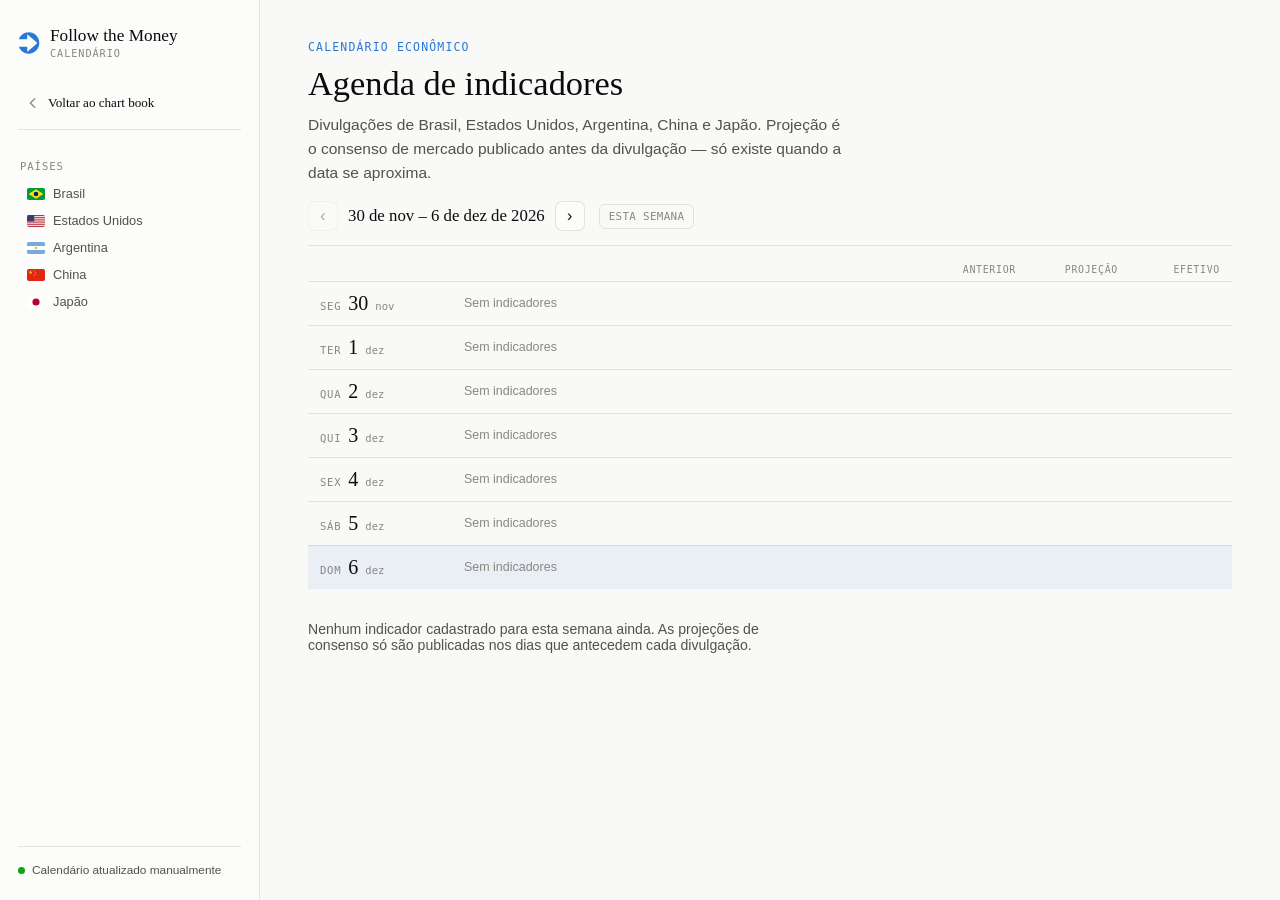
==== calendario.html @ 2d33d002 "Adiciona calendário econômico semanal (BR, EUA, AR, CN, JP) Nova página calendario.html, com link na" ====
<!doctype html>
<html lang="pt-BR">
<head>
<meta charset="utf-8">
<meta name="viewport" content="width=device-width, initial-scale=1">
<title>Calendário Econômico — Follow the Money</title>
<link rel="icon" href="data:image/svg+xml,%3Csvg xmlns='http://www.w3.org/2000/svg' viewBox='1015 135 400 415'%3E%3Cpath fill='%232a78d6' d='M1210.27,141.85c-85.33,0-158.08,54.13-186.48,130.22h144.44c7.34,0,13.29-5.95,13.29-13.29v-69.58 c0-2.39,1.38-4.53,3.55-5.52c2.15-0.99,4.69-0.62,6.49,0.93l172.26,149.62c2.53,2.2,3.96,5.38,3.96,8.72s-1.44,6.53-3.96,8.72 L1191.56,501.3c-1.8,1.56-4.34,1.92-6.49,0.93c-2.16-0.99-3.55-3.13-3.55-5.5v-69.58c0-7.34-5.95-13.29-13.29-13.29H1023.8 c28.4,76.08,101.16,130.22,186.48,130.22c110.04,0,199.23-90.04,199.23-201.12S1320.31,141.85,1210.27,141.85z'/%3E%3C/svg%3E">
<link rel="stylesheet" href="styles.css">
</head>
<body>
<div class="app">
  <aside class="sidebar">
    <div class="brand">
      <svg class="brand-logo" viewBox="1015 135 400 415" width="22" height="22" fill="currentColor" aria-hidden="true">
        <path d="M1210.27,141.85c-85.33,0-158.08,54.13-186.48,130.22h144.44c7.34,0,13.29-5.95,13.29-13.29v-69.58 c0-2.39,1.38-4.53,3.55-5.52c2.15-0.99,4.69-0.62,6.49,0.93l172.26,149.62c2.53,2.2,3.96,5.38,3.96,8.72s-1.44,6.53-3.96,8.72 L1191.56,501.3c-1.8,1.56-4.34,1.92-6.49,0.93c-2.16-0.99-3.55-3.13-3.55-5.5v-69.58c0-7.34-5.95-13.29-13.29-13.29H1023.8 c28.4,76.08,101.16,130.22,186.48,130.22c110.04,0,199.23-90.04,199.23-201.12S1320.31,141.85,1210.27,141.85z"></path>
      </svg>
      <div>
        <div class="brand-name">Follow the Money</div>
        <div class="brand-tag">Calendário</div>
      </div>
    </div>

    <div class="nav-utility">
      <a class="nav-utility-link" href="index.html">
        <svg viewBox="0 0 16 16" width="14" height="14" aria-hidden="true">
          <path d="M10 3L5 8l5 5" fill="none" stroke="currentColor" stroke-width="1.6" stroke-linecap="round" stroke-linejoin="round"></path>
        </svg>
        <span>Voltar ao chart book</span>
      </a>
    </div>

    <div class="cal-filters">
      <div class="cal-filters-label">Países</div>
      <div id="cal-country-filters"></div>
    </div>

    <div class="sync-status">
      <div class="sync-row"><span class="dot" aria-hidden="true"></span> <span id="cal-updated">Calendário atualizado manualmente</span></div>
      <div class="sync-note" id="cal-sources"></div>
    </div>
  </aside>

  <main class="main">
    <p class="eyebrow">Calendário econômico</p>
    <h1>Agenda de indicadores</h1>
    <p class="lede">Divulgações de Brasil, Estados Unidos, Argentina, China e Japão. Projeção é o consenso de mercado publicado antes da divulgação — só existe quando a data se aproxima.</p>

    <div id="cal-root"></div>
  </main>
</div>

<script src="calendar.js"></script>
</body>
</html>
---- styles.css ----
:root {
  color-scheme: light;
  --page-bg: #f9f9f7;
  --surface: #fcfcfb;
  --ink: #0b0b0b;
  --ink-secondary: #52514e;
  --ink-muted: #898781;
  --border: rgba(11, 11, 11, 0.10);
  --series-1: #2a78d6;
  --status-good: #0ca30c;
  --danger: #e34948;
  --brand: var(--series-1);
  --accent-wash: rgba(42, 120, 214, 0.08);
  --shadow: 0 10px 30px rgba(20, 20, 15, 0.08);

  --font-serif: 'Iowan Old Style', 'STIX Two Text', 'Palatino Linotype', Georgia, 'Times New Roman', serif;
  --font-sans: -apple-system, BlinkMacSystemFont, 'Segoe UI', Roboto, Helvetica, Arial, sans-serif;
  --font-mono: ui-monospace, 'SF Mono', 'Cascadia Mono', 'Roboto Mono', Consolas, monospace;
}

@media (prefers-color-scheme: dark) {
  :root:not([data-theme="light"]) {
    color-scheme: dark;
    --page-bg: #0d0d0d;
    --surface: #1a1a19;
    --ink: #ffffff;
    --ink-secondary: #c3c2b7;
    --ink-muted: #898781;
    --border: rgba(255, 255, 255, 0.10);
    --series-1: #3987e5;
    --danger: #e66767;
    --accent-wash: rgba(57, 135, 229, 0.14);
    --shadow: 0 10px 30px rgba(0, 0, 0, 0.35);
  }
}
:root[data-theme="dark"] {
  color-scheme: dark;
  --page-bg: #0d0d0d;
  --surface: #1a1a19;
  --ink: #ffffff;
  --ink-secondary: #c3c2b7;
  --ink-muted: #898781;
  --border: rgba(255, 255, 255, 0.10);
  --series-1: #3987e5;
  --danger: #e66767;
  --accent-wash: rgba(57, 135, 229, 0.14);
  --shadow: 0 10px 30px rgba(0, 0, 0, 0.35);
}

* { box-sizing: border-box; }
html, body { margin: 0; padding: 0; }
body { background: var(--page-bg); }

.app {
  display: grid;
  grid-template-columns: 260px 1fr;
  min-height: 100vh;
  background: var(--page-bg);
  color: var(--ink);
  font-family: var(--font-sans);
}

/* ---------- Sidebar ---------- */
.sidebar {
  background: var(--surface);
  border-right: 1px solid var(--border);
  padding: 26px 18px 18px;
  display: flex;
  flex-direction: column;
  gap: 30px;
  position: sticky;
  top: 0;
  height: 100vh;
  overflow-y: auto;
}
.brand { display: flex; align-items: center; gap: 10px; color: var(--brand); }
.brand-logo { flex-shrink: 0; }
.brand-name { font-family: var(--font-serif); font-size: 1.08rem; color: var(--ink); line-height: 1.1; }
.brand-tag { font-family: var(--font-mono); font-size: 0.64rem; letter-spacing: 0.09em; text-transform: uppercase; color: var(--ink-muted); margin-top: 2px; }

.nav { display: flex; flex-direction: column; gap: 6px; }
.nav-supergroup { display: flex; flex-direction: column; gap: 2px; }
.nav-supergroup + .nav-supergroup { margin-top: 4px; padding-top: 10px; border-top: 1px solid var(--border); }
.nav-supergroup-label {
  display: flex; align-items: center; justify-content: space-between; gap: 8px; cursor: pointer; list-style: none;
  font-family: var(--font-serif); font-size: 0.82rem; font-weight: 500; color: var(--ink);
  margin: 0 0 2px 2px; padding: 4px 0;
}
.nav-supergroup-label::-webkit-details-marker { display: none; }
.nav-supergroup-label .chevron { color: var(--ink-muted); flex: none; transition: transform 0.15s ease; }
.nav-supergroup[open] > .nav-supergroup-label .chevron { transform: rotate(90deg); }
.nav-supergroup-label:focus-visible { outline: 2px solid var(--brand); outline-offset: 2px; border-radius: 4px; }
@media (prefers-reduced-motion: reduce) {
  .nav-supergroup-label .chevron, .nav-group-label .chevron { transition: none; }
}

/* Subtópico (tema): its own <details>, nested inside the assunto — same
   closed-by-default disclosure pattern, one indent level in. */
.nav-group { display: flex; flex-direction: column; margin-left: 10px; }
.nav-group-label {
  display: flex; align-items: center; gap: 7px; cursor: pointer; list-style: none;
  font-family: var(--font-mono); font-size: 0.66rem; letter-spacing: 0.05em; text-transform: uppercase;
  color: var(--ink-muted); padding: 5px 6px 5px 4px; border-radius: 6px;
}
.nav-group-label:hover { background: var(--accent-wash); color: var(--ink); }
.nav-group-label::-webkit-details-marker { display: none; }
.nav-group-label span:first-child { flex: 1; color: var(--ink-secondary); }
.nav-group-label:hover span:first-child { color: var(--ink); }
.nav-group-label .n { font-family: var(--font-mono); font-size: 0.66rem; color: var(--ink-muted); flex: none; }
.nav-group-label .chevron { color: var(--ink-muted); flex: none; transition: transform 0.15s ease; }
.nav-group[open] > .nav-group-label .chevron { transform: rotate(90deg); }
.nav-group-label:focus-visible { outline: 2px solid var(--brand); outline-offset: 2px; }

.nav-chart-links { display: flex; flex-direction: column; gap: 1px; margin: 2px 0 4px 10px; }
.nav-link {
  padding: 5px 9px; border-radius: 6px; color: var(--ink-secondary); text-decoration: none;
  font-size: 0.78rem; line-height: 1.3;
}
.nav-link:hover { background: var(--accent-wash); color: var(--ink); }
.nav-link.active { background: var(--accent-wash); color: var(--ink); font-weight: 600; box-shadow: inset 2px 0 0 var(--brand); }
.nav-link:focus-visible { outline: 2px solid var(--brand); outline-offset: 2px; }

.sync-status { margin-top: auto; padding-top: 16px; border-top: 1px solid var(--border); }
.sync-row { display: flex; align-items: center; gap: 7px; font-size: 0.74rem; color: var(--ink-secondary); }
.dot { width: 7px; height: 7px; border-radius: 50%; background: var(--status-good); flex: none; }
.sync-note { font-family: var(--font-mono); font-size: 0.68rem; color: var(--ink-muted); margin-top: 5px; line-height: 1.5; }

/* ---------- Main ---------- */
.main { padding: 40px 48px 90px; max-width: 1280px; }

.eyebrow {
  font-family: var(--font-mono); text-transform: uppercase; letter-spacing: 0.1em;
  font-size: 0.72rem; color: var(--brand); margin: 0 0 10px;
}
h1 { font-family: var(--font-serif); font-weight: 500; font-size: 2.15rem; margin: 0 0 10px; text-wrap: balance; }
.lede { color: var(--ink-secondary); max-width: 62ch; font-size: 0.97rem; line-height: 1.55; margin: 0 0 16px; }

.meta-row {
  font-family: var(--font-mono); font-size: 0.76rem; color: var(--ink-muted);
  display: flex; gap: 18px; flex-wrap: wrap; margin-bottom: 20px;
}

/* ---------- Loading / error state ---------- */
.state-message {
  font-size: 0.88rem; color: var(--ink-secondary); max-width: 60ch;
  padding: 18px 0;
}
.state-message.error {
  border-left: 2px solid var(--danger); padding: 12px 16px;
}
.state-message strong { display: block; color: var(--ink); margin-bottom: 4px; }
.state-message code {
  font-family: var(--font-mono); background: var(--surface); border: 1px solid var(--border);
  border-radius: 4px; padding: 1px 5px;
}

/* ---------- Groups (optional layer above themes; collapsible) ---------- */
.chart-group { margin-top: 62px; }
.chart-group:first-child { margin-top: 0; }
.group-heading {
  display: flex; align-items: center; gap: 12px; cursor: pointer; list-style: none;
  padding-bottom: 10px; border-bottom: 2px solid var(--ink); margin-bottom: 8px;
}
.group-heading::-webkit-details-marker { display: none; }
.group-heading h2 { font-family: var(--font-serif); font-weight: 500; font-size: 1.7rem; margin: 0; text-wrap: balance; }
.group-heading .count { font-family: var(--font-mono); font-size: 0.78rem; color: var(--ink-muted); margin-right: auto; }
.group-heading .chevron { color: var(--ink-muted); flex: none; transition: transform 0.15s ease; }
.chart-group[open] > .group-heading .chevron { transform: rotate(90deg); }
.group-heading:focus-visible { outline: 2px solid var(--brand); outline-offset: 2px; border-radius: 4px; }
.chart-group .theme-section:first-of-type { margin-top: 22px; }
@media (prefers-reduced-motion: reduce) {
  .group-heading .chevron { transition: none; }
}

/* ---------- Sections & cards ---------- */
.theme-section { margin-top: 46px; }
.theme-section[open] > .section-heading { margin-bottom: 18px; }
.section-heading {
  display: flex; align-items: baseline; gap: 10px; margin-bottom: 0; padding-bottom: 9px;
  border-bottom: 1px solid var(--border); cursor: pointer; list-style: none;
}
.section-heading::-webkit-details-marker { display: none; }
.section-heading h2 { font-family: var(--font-serif); font-weight: 500; font-size: 1.32rem; margin: 0; }
.section-heading .count { font-family: var(--font-mono); font-size: 0.74rem; color: var(--ink-muted); margin-right: auto; }
.section-heading .chevron { color: var(--ink-muted); flex: none; transition: transform 0.15s ease; }
.theme-section[open] > .section-heading .chevron { transform: rotate(90deg); }
.section-heading:focus-visible { outline: 2px solid var(--brand); outline-offset: 2px; border-radius: 4px; }
@media (prefers-reduced-motion: reduce) {
  .section-heading .chevron { transition: none; }
}

.chart-grid { display: grid; grid-template-columns: repeat(auto-fit, minmax(min(400px, 100%), 1fr)); gap: 22px; align-items: start; }

.chart-card { background: var(--surface); border: 1px solid var(--border); border-radius: 12px; padding: 20px 20px 14px; display: flex; flex-direction: column; }
.chart-card-head { display: flex; justify-content: space-between; gap: 12px; align-items: flex-start; }
.chart-title { font-family: var(--font-serif); font-weight: 500; font-size: 1.05rem; margin: 0; }
.chart-subtitle { font-size: 0.8rem; color: var(--ink-secondary); margin-top: 3px; }

.chart-warning {
  font-size: 0.76rem; color: var(--ink-secondary); background: var(--page-bg);
  border-left: 2px solid var(--danger); border-radius: 4px;
  padding: 8px 10px; margin-top: 10px;
}

.chart-image-wrap { margin-top: 12px; border-radius: 8px; overflow: hidden; }
.chart-image-btn {
  display: block; width: 100%; padding: 0; margin: 0; border: none; background: none;
  cursor: zoom-in; border-radius: 8px;
}
.chart-image-btn:focus-visible { outline: 2px solid var(--brand); outline-offset: 2px; }
.chart-image-wrap img { display: block; width: 100%; height: auto; transition: opacity 0.15s ease; }
.chart-image-btn:hover img { opacity: 0.92; }
@media (prefers-reduced-motion: reduce) {
  .chart-image-wrap img { transition: none; }
}

.chart-actions { display: flex; gap: 8px; margin-top: 10px; }
.chart-action {
  font-family: var(--font-mono); font-size: 0.68rem; text-transform: uppercase; letter-spacing: 0.03em;
  color: var(--ink-muted); background: none; border: 1px solid var(--border); border-radius: 6px;
  padding: 5px 9px; cursor: pointer; text-decoration: none;
}
.chart-action:hover { color: var(--ink); border-color: var(--ink-muted); }
.chart-action:focus-visible { outline: 2px solid var(--brand); outline-offset: 1px; }

.chart-placeholder {
  display: flex; flex-direction: column; align-items: flex-start; gap: 6px;
  min-height: 160px; justify-content: center; padding: 18px 20px;
  border: 1px dashed var(--border); border-radius: 8px; background: var(--page-bg);
}
.chart-placeholder strong { font-size: 0.85rem; color: var(--ink-secondary); }
.chart-placeholder code {
  font-family: var(--font-mono); font-size: 0.78rem; color: var(--ink); background: var(--surface);
  border: 1px solid var(--border); border-radius: 4px; padding: 2px 6px;
}
.chart-placeholder span { font-size: 0.76rem; color: var(--ink-muted); }

.chart-footer {
  display: flex; justify-content: space-between; gap: 12px; flex-wrap: wrap; margin-top: 14px;
  padding-top: 10px; border-top: 1px solid var(--border); font-size: 0.71rem; color: var(--ink-muted);
  font-family: var(--font-mono);
}

@media (max-width: 860px) {
  .app { grid-template-columns: 1fr; }
  .sidebar { position: static; height: auto; border-right: none; border-bottom: 1px solid var(--border); }
  .main { padding: 28px 20px 60px; }
}

/* ---------- Lightbox ---------- */
body.lightbox-open, body.cal-modal-open { overflow: hidden; }
.lightbox {
  position: fixed; inset: 0; z-index: 100; background: rgba(6, 6, 5, 0.88);
  display: flex; align-items: center; justify-content: center; padding: 56px 24px;
}
.lightbox[hidden] { display: none; }

/* The stage is inline-block so it shrink-wraps to the image's rendered
   size (line-height:0 kills the inline-image baseline gap) — and the
   canvas then sits exactly on top of it at 100%/100%, whatever size that
   ends up being. The image's own cap is tied directly to the viewport
   (matching .lightbox's fixed+inset:0+padding box) rather than to a
   percentage of the stage: percentage max-height only resolves against an
   ancestor with an explicit (non-auto) height, and the stage has none —
   it sizes itself FROM the image, so a percentage here would be circular
   and silently drop the cap (the image renders at full natural size). */
.lightbox-stage { position: relative; display: inline-block; line-height: 0; }
.lightbox-img {
  display: block; max-width: calc(100vw - 48px); max-height: calc(100vh - 112px);
  border-radius: 6px; box-shadow: 0 24px 70px rgba(0, 0, 0, 0.5);
}
.lightbox-canvas {
  position: absolute; inset: 0; width: 100%; height: 100%;
  cursor: crosshair; touch-action: none; border-radius: 6px;
}
.lightbox-toolbar {
  position: absolute; top: 18px; left: 22px; z-index: 1;
  display: flex; align-items: center; gap: 8px; flex-wrap: wrap; max-width: calc(100% - 90px);
}
.lightbox-tool-btn {
  font-family: var(--font-mono); font-size: 0.76rem; color: #fff; cursor: pointer;
  background: rgba(255, 255, 255, 0.1); border: 1px solid rgba(255, 255, 255, 0.25);
  border-radius: 7px; padding: 7px 12px;
}
.lightbox-tool-btn:hover { background: rgba(255, 255, 255, 0.2); }
.lightbox-tool-btn:focus-visible { outline: 2px solid #fff; outline-offset: 2px; }
.lightbox-hint {
  font-family: var(--font-mono); font-size: 0.7rem; color: rgba(255, 255, 255, 0.6);
}
.lightbox-close {
  position: absolute; top: 18px; right: 22px; width: 38px; height: 38px; border-radius: 50%;
  border: 1px solid rgba(255, 255, 255, 0.25); background: rgba(255, 255, 255, 0.08); color: #fff;
  font-size: 1rem; cursor: pointer; line-height: 1;
}
.lightbox-close:hover { background: rgba(255, 255, 255, 0.18); }
.lightbox-close:focus-visible { outline: 2px solid #fff; outline-offset: 2px; }
.lightbox-download {
  position: absolute; bottom: 20px; left: 50%; transform: translateX(-50%);
  font-family: var(--font-mono); font-size: 0.76rem; color: #fff; text-decoration: none;
  background: rgba(255, 255, 255, 0.1); border: 1px solid rgba(255, 255, 255, 0.25);
  border-radius: 7px; padding: 7px 14px;
}
.lightbox-download:hover { background: rgba(255, 255, 255, 0.2); }
.lightbox-download:focus-visible { outline: 2px solid #fff; outline-offset: 2px; }

/* ---------- Calendário econômico ---------- */
/* Link para fora da navegação gerada. Fica FORA de #nav-sections de propósito:
   buildGallery() faz nav.innerHTML = "" a cada carga e apagaria qualquer coisa
   que estivesse lá dentro. */
.nav-utility { padding-bottom: 12px; border-bottom: 1px solid var(--border); }
.nav-utility-link {
  display: flex; align-items: center; gap: 8px; text-decoration: none;
  font-family: var(--font-serif); font-size: 0.82rem; color: var(--ink);
  padding: 6px 8px; border-radius: 6px;
}
.nav-utility-link:hover { background: var(--accent-wash); }
.nav-utility-link:focus-visible { outline: 2px solid var(--brand); outline-offset: 2px; }
.nav-utility-link svg { color: var(--ink-muted); flex: none; }

.cal-filters-label {
  font-family: var(--font-mono); font-size: 0.66rem; letter-spacing: 0.09em;
  text-transform: uppercase; color: var(--ink-muted); margin: 0 0 8px 2px;
}
.cal-filtro {
  display: flex; align-items: center; gap: 8px; width: 100%; cursor: pointer;
  background: none; border: 1px solid transparent; border-radius: 6px;
  padding: 5px 8px; color: var(--ink-secondary); font-size: 0.8rem; text-align: left;
  font-family: var(--font-sans);
}
.cal-filtro:hover { background: var(--accent-wash); color: var(--ink); }
.cal-filtro.is-on { background: var(--accent-wash); color: var(--ink); border-color: var(--border); font-weight: 600; }
.cal-filtro:focus-visible { outline: 2px solid var(--brand); outline-offset: 1px; }

/* Bandeiras: hex fixo, nunca variável de tema — bandeira nacional não muda de
   cor com o modo escuro. O fio de contorno existe porque EUA, Argentina e Japão
   têm áreas brancas que sumiriam contra --surface no tema claro. */
.cal-flag {
  width: 18px; height: 12px; border-radius: 2px; flex: none; display: block;
  box-shadow: inset 0 0 0 1px var(--border);
}

.cal-toolbar {
  display: flex; align-items: center; gap: 14px; flex-wrap: wrap;
  padding-bottom: 14px; margin-bottom: 18px; border-bottom: 1px solid var(--border);
}
.cal-nav { display: flex; align-items: center; gap: 10px; }
.cal-nav-btn {
  width: 30px; height: 30px; border-radius: 7px; cursor: pointer;
  border: 1px solid var(--border); background: var(--surface); color: var(--ink);
  font-size: 1rem; line-height: 1;
}
.cal-nav-btn:hover:not(:disabled) { border-color: var(--ink-muted); }
.cal-nav-btn:disabled { opacity: 0.35; cursor: default; }
.cal-nav-btn:focus-visible { outline: 2px solid var(--brand); outline-offset: 2px; }
.cal-periodo { font-family: var(--font-serif); font-size: 1.05rem; min-width: 15ch; }
.cal-fuso { font-family: var(--font-mono); font-size: 0.68rem; color: var(--ink-muted); margin-left: auto; }

.cal-week { display: flex; flex-direction: column; }
.cal-week-head {
  display: grid; grid-template-columns: 132px 1fr repeat(3, 92px); gap: 10px;
  padding: 0 12px 6px; font-family: var(--font-mono); font-size: 0.62rem;
  letter-spacing: 0.07em; text-transform: uppercase; color: var(--ink-muted);
}
.cal-week-head .cal-head-col { text-align: right; }
.cal-week-head span:first-child { grid-column: 1 / 3; }

.cal-band {
  display: grid; grid-template-columns: 132px 1fr; gap: 10px;
  padding: 10px 12px; border-top: 1px solid var(--border);
}
.cal-band--fds { background: var(--page-bg); }
.cal-band--hoje { background: var(--accent-wash); }
.cal-rail { display: flex; align-items: baseline; gap: 7px; }
.cal-rail-dow {
  font-family: var(--font-mono); font-size: 0.66rem; text-transform: uppercase;
  letter-spacing: 0.07em; color: var(--ink-muted);
}
.cal-rail-num { font-family: var(--font-serif); font-size: 1.25rem; color: var(--ink); }
.cal-rail-mes { font-family: var(--font-mono); font-size: 0.66rem; color: var(--ink-muted); }
.cal-band-body { display: flex; flex-direction: column; gap: 2px; min-width: 0; }
.cal-band-vazio { font-size: 0.78rem; color: var(--ink-muted); padding: 4px 2px; }

.cal-event {
  display: grid; grid-template-columns: 52px 18px 1fr repeat(3, 92px); gap: 10px;
  align-items: center; width: 100%; text-align: left; cursor: pointer;
  background: none; border: none; border-radius: 7px; padding: 7px 8px;
  font-family: var(--font-sans); color: var(--ink-secondary);
}
.cal-event:hover { background: var(--surface); color: var(--ink); }
.cal-event:focus-visible { outline: 2px solid var(--brand); outline-offset: 1px; }
.cal-event--passado { opacity: 0.72; }
/* Relevância em dois canais — filete + contraste do texto — para sobreviver a
   escala de cinza e a daltonismo. Sem o vermelho/âmbar da Investing, que
   brigaria com a paleta sóbria do site. */
.cal-event.imp-alta { box-shadow: inset 2px 0 0 var(--brand); color: var(--ink); }
.cal-event.imp-media { box-shadow: inset 2px 0 0 var(--ink-muted); }
.cal-event.imp-baixa { color: var(--ink-muted); }
.cal-ev-hora { font-family: var(--font-mono); font-size: 0.7rem; color: var(--ink-muted); }
.cal-ev-nome { display: flex; flex-direction: column; min-width: 0; }
.cal-ev-titulo { font-size: 0.86rem; overflow: hidden; text-overflow: ellipsis; white-space: nowrap; }
.cal-ev-ref { font-size: 0.7rem; color: var(--ink-muted); }
.cal-ev-val { font-family: var(--font-mono); font-size: 0.78rem; text-align: right; }
.cal-ev-val.is-efetivo { color: var(--ink); font-weight: 600; }
.cal-ev-micro { display: none; }
.cal-vazio { color: var(--ink-muted); }
.cal-aguardando { color: var(--ink-muted); font-style: italic; font-size: 0.72rem; }

.cal-warning {
  font-size: 0.76rem; color: var(--ink-secondary); background: var(--surface);
  border-left: 2px solid var(--danger); border-radius: 4px;
  padding: 8px 10px; margin-bottom: 14px;
}

/* Modal: card claro sobre véu, não o lightbox escuro de imagem — aqui o
   conteúdo é texto e número, que pede fundo de leitura. */
.cal-modal {
  position: fixed; inset: 0; z-index: 100; background: rgba(6, 6, 5, 0.5);
  display: flex; align-items: center; justify-content: center; padding: 24px;
}
.cal-modal[hidden] { display: none; }
.cal-modal-card {
  position: relative; background: var(--surface); border: 1px solid var(--border);
  border-radius: 12px; box-shadow: var(--shadow); padding: 24px 26px;
  max-width: 560px; width: 100%; max-height: calc(100vh - 48px); overflow-y: auto;
}
.cal-modal-close {
  position: absolute; top: 12px; right: 14px; width: 30px; height: 30px;
  border-radius: 50%; border: 1px solid var(--border); background: none;
  color: var(--ink-secondary); cursor: pointer; line-height: 1;
}
.cal-modal-close:hover { color: var(--ink); border-color: var(--ink-muted); }
.cal-modal-close:focus-visible { outline: 2px solid var(--brand); outline-offset: 2px; }
.cal-modal-data { font-family: var(--font-mono); font-size: 0.7rem; color: var(--ink-muted); }
.cal-modal-pais {
  display: flex; align-items: center; gap: 8px; margin-top: 10px;
  font-size: 0.78rem; color: var(--ink-secondary);
}
.cal-modal-titulo {
  font-family: var(--font-serif); font-weight: 500; font-size: 1.3rem;
  margin: 8px 0 0; text-wrap: balance;
}
.cal-modal-ref { font-size: 0.8rem; color: var(--ink-secondary); margin-top: 4px; }
.cal-modal-valores {
  display: grid; grid-template-columns: repeat(3, 1fr); gap: 12px;
  margin-top: 18px; padding: 14px 0; border-top: 1px solid var(--border);
  border-bottom: 1px solid var(--border);
}
.cal-modal-valor { display: flex; flex-direction: column; gap: 3px; }
.cal-modal-valor-rotulo {
  font-family: var(--font-mono); font-size: 0.62rem; letter-spacing: 0.07em;
  text-transform: uppercase; color: var(--ink-muted);
}
.cal-modal-valor-num { font-family: var(--font-mono); font-size: 0.95rem; color: var(--ink); }
.cal-surpresa {
  margin-top: 12px; font-size: 0.78rem; color: var(--ink-secondary);
  font-style: italic;
}
.cal-modal-rodape {
  margin-top: 14px; font-family: var(--font-mono); font-size: 0.68rem;
  color: var(--ink-muted); line-height: 1.6;
}

@media (max-width: 760px) {
  .cal-week-head { display: none; }
  .cal-band { grid-template-columns: 1fr; gap: 6px; }
  .cal-rail { gap: 6px; }
  .cal-event { grid-template-columns: 46px 18px 1fr; row-gap: 8px; }
  .cal-ev-val { grid-column: span 1; text-align: left; }
  .cal-ev-val:nth-of-type(1) { grid-column: 1 / 2; }
  .cal-ev-micro {
    display: block; font-size: 0.58rem; letter-spacing: 0.06em;
    text-transform: uppercase; color: var(--ink-muted);
  }
  .cal-fuso { margin-left: 0; }
}
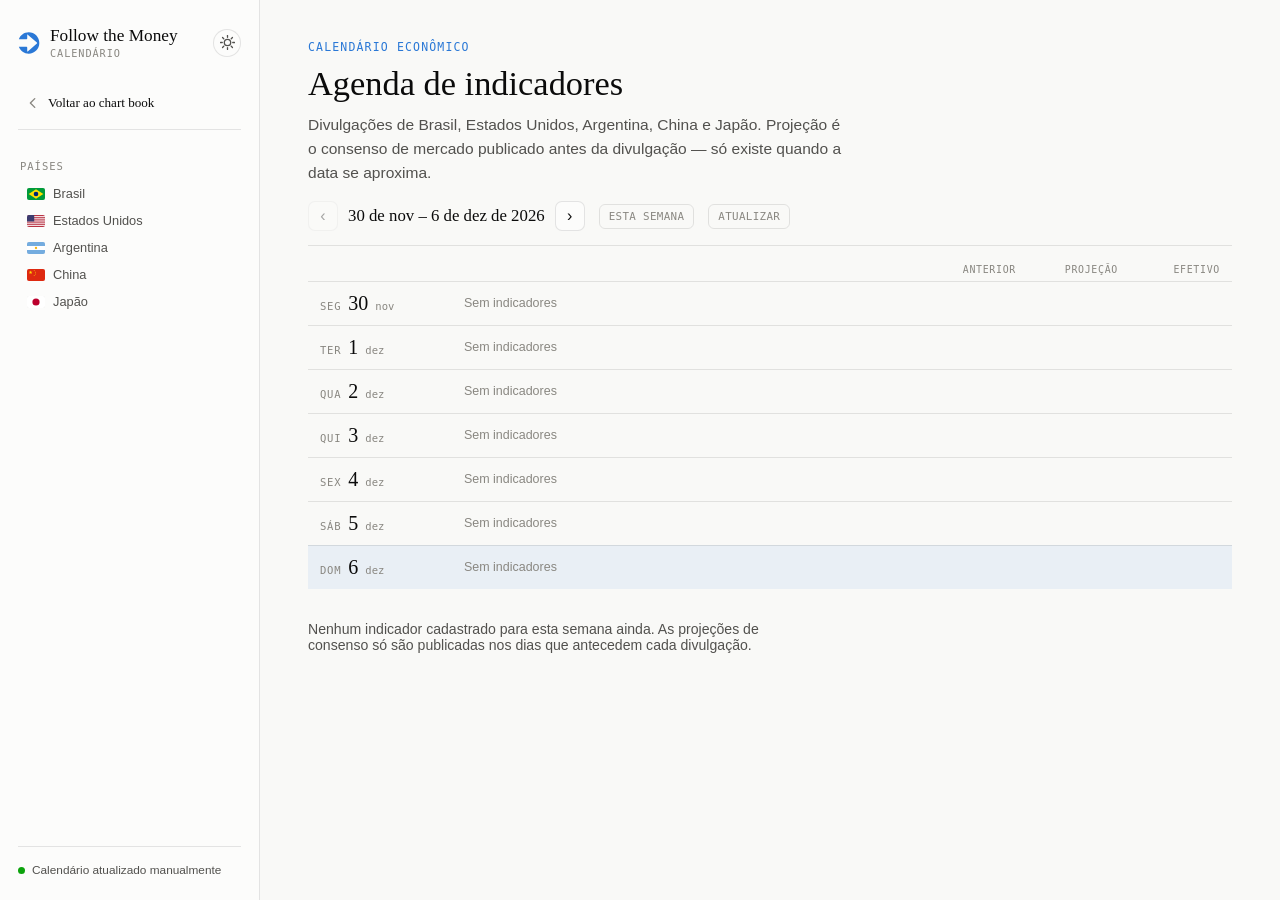
==== commit 57c51ef1: "Modo escuro (toggle) e menu de hambúrguer em tela cheia Modo escuro: o CSS já tinha as variáveis de " ====
--- a/calendario.html
+++ b/calendario.html
@@ -2,6 +2,7 @@
 <html lang="pt-BR">
 <head>
 <meta charset="utf-8">
+<script>(function(){try{var t=localStorage.getItem("ftm-theme");if(t==="light"||t==="dark")document.documentElement.setAttribute("data-theme",t);}catch(e){}})();</script>
 <meta name="viewport" content="width=device-width, initial-scale=1">
 <title>Calendário Econômico — Follow the Money</title>
 <link rel="icon" href="data:image/svg+xml,%3Csvg xmlns='http://www.w3.org/2000/svg' viewBox='1015 135 400 415'%3E%3Cpath fill='%232a78d6' d='M1210.27,141.85c-85.33,0-158.08,54.13-186.48,130.22h144.44c7.34,0,13.29-5.95,13.29-13.29v-69.58 c0-2.39,1.38-4.53,3.55-5.52c2.15-0.99,4.69-0.62,6.49,0.93l172.26,149.62c2.53,2.2,3.96,5.38,3.96,8.72s-1.44,6.53-3.96,8.72 L1191.56,501.3c-1.8,1.56-4.34,1.92-6.49,0.93c-2.16-0.99-3.55-3.13-3.55-5.5v-69.58c0-7.34-5.95-13.29-13.29-13.29H1023.8 c28.4,76.08,101.16,130.22,186.48,130.22c110.04,0,199.23-90.04,199.23-201.12S1320.31,141.85,1210.27,141.85z'/%3E%3C/svg%3E">
@@ -18,6 +19,24 @@
         <div class="brand-name">Follow the Money</div>
         <div class="brand-tag">Calendário</div>
       </div>
+      <button id="theme-toggle" class="theme-toggle" type="button" aria-pressed="false" aria-label="Ativar modo escuro">
+        <svg class="theme-toggle-sun" viewBox="0 0 16 16" width="15" height="15" aria-hidden="true">
+          <circle cx="8" cy="8" r="3.4" fill="none" stroke="currentColor" stroke-width="1.4"></circle>
+          <g stroke="currentColor" stroke-width="1.4" stroke-linecap="round">
+            <line x1="8" y1="0.6" x2="8" y2="2.4"></line>
+            <line x1="8" y1="13.6" x2="8" y2="15.4"></line>
+            <line x1="0.6" y1="8" x2="2.4" y2="8"></line>
+            <line x1="13.6" y1="8" x2="15.4" y2="8"></line>
+            <line x1="2.7" y1="2.7" x2="4" y2="4"></line>
+            <line x1="12" y1="12" x2="13.3" y2="13.3"></line>
+            <line x1="2.7" y1="13.3" x2="4" y2="12"></line>
+            <line x1="12" y1="4" x2="13.3" y2="2.7"></line>
+          </g>
+        </svg>
+        <svg class="theme-toggle-moon" viewBox="0 0 16 16" width="15" height="15" aria-hidden="true">
+          <path fill="currentColor" d="M13.8 9.5A6 6 0 1 1 6.5 2.2a5 5 0 0 0 7.3 7.3z"></path>
+        </svg>
+      </button>
     </div>
 
     <div class="nav-utility">
@@ -49,6 +68,7 @@
   </main>
 </div>
 
+<script src="theme.js"></script>
 <script src="calendar.js"></script>
 </body>
 </html>
--- a/styles.css
+++ b/styles.css
@@ -78,6 +78,26 @@
 .brand-name { font-family: var(--font-serif); font-size: 1.08rem; color: var(--ink); line-height: 1.1; }
 .brand-tag { font-family: var(--font-mono); font-size: 0.64rem; letter-spacing: 0.09em; text-transform: uppercase; color: var(--ink-muted); margin-top: 2px; }
 
+/* Alterna modo escuro. Mostra o ícone do tema ATUAL (sol=claro, lua=escuro);
+   sem escolha explícita do usuário (nem :root[data-theme]), segue
+   prefers-color-scheme do sistema — por isso a segunda regra abaixo repete a
+   troca de ícone dentro do media query. */
+.theme-toggle {
+  margin-left: auto; flex: none; width: 28px; height: 28px; border-radius: 50%;
+  display: flex; align-items: center; justify-content: center;
+  border: 1px solid var(--border); background: var(--surface); color: var(--ink-secondary);
+  cursor: pointer; padding: 0;
+}
+.theme-toggle:hover { color: var(--ink); border-color: var(--ink-muted); }
+.theme-toggle:focus-visible { outline: 2px solid var(--brand); outline-offset: 2px; }
+.theme-toggle-moon { display: none; }
+:root[data-theme="dark"] .theme-toggle-sun { display: none; }
+:root[data-theme="dark"] .theme-toggle-moon { display: block; }
+@media (prefers-color-scheme: dark) {
+  :root:not([data-theme="light"]):not([data-theme="dark"]) .theme-toggle-sun { display: none; }
+  :root:not([data-theme="light"]):not([data-theme="dark"]) .theme-toggle-moon { display: block; }
+}
+
 .nav { display: flex; flex-direction: column; gap: 6px; }
 .nav-supergroup { display: flex; flex-direction: column; gap: 2px; }
 .nav-supergroup + .nav-supergroup { margin-top: 4px; padding-top: 10px; border-top: 1px solid var(--border); }
@@ -277,6 +297,7 @@
   position: absolute; top: 18px; left: 22px; z-index: 1;
   display: flex; align-items: center; gap: 8px; flex-wrap: wrap; max-width: calc(100% - 90px);
 }
+.lightbox-toolbar-inline { display: flex; align-items: center; gap: 8px; flex-wrap: wrap; }
 .lightbox-tool-btn {
   font-family: var(--font-mono); font-size: 0.76rem; color: #fff; cursor: pointer;
   background: rgba(255, 255, 255, 0.1); border: 1px solid rgba(255, 255, 255, 0.25);
@@ -287,6 +308,32 @@
 .lightbox-hint {
   font-family: var(--font-mono); font-size: 0.7rem; color: rgba(255, 255, 255, 0.6);
 }
+
+/* Menu de hambúrguer: só existe visualmente em tela cheia (ver regras
+   `:fullscreen` abaixo) — fora dela os botões ficam soltos em
+   .lightbox-toolbar-inline, sem precisar de menu nenhum. */
+.lightbox-toolbar-menu { display: none; position: relative; }
+.lightbox-menu-btn {
+  color: #fff; cursor: pointer; width: 34px; height: 34px; padding: 0;
+  display: flex; align-items: center; justify-content: center;
+  background: rgba(255, 255, 255, 0.1); border: 1px solid rgba(255, 255, 255, 0.25);
+  border-radius: 7px;
+}
+.lightbox-menu-btn:hover, .lightbox-menu-btn[aria-expanded="true"] { background: rgba(255, 255, 255, 0.24); }
+.lightbox-menu-btn:focus-visible { outline: 2px solid #fff; outline-offset: 2px; }
+.lightbox-menu {
+  position: absolute; top: calc(100% + 8px); left: 0; z-index: 2;
+  display: flex; flex-direction: column; gap: 2px; min-width: 190px;
+  background: rgba(10, 10, 9, 0.94); border: 1px solid rgba(255, 255, 255, 0.2);
+  border-radius: 10px; padding: 6px; box-shadow: 0 14px 34px rgba(0, 0, 0, 0.5);
+}
+.lightbox-menu[hidden] { display: none; }
+.lightbox-menu-item {
+  font-family: var(--font-mono); font-size: 0.78rem; color: #fff; text-align: left;
+  background: none; border: none; border-radius: 6px; padding: 9px 10px; cursor: pointer;
+}
+.lightbox-menu-item:hover { background: rgba(255, 255, 255, 0.14); }
+.lightbox-menu-item:focus-visible { outline: 2px solid #fff; outline-offset: -2px; }
 .lightbox-close {
   position: absolute; top: 18px; right: 22px; width: 38px; height: 38px; border-radius: 50%;
   border: 1px solid rgba(255, 255, 255, 0.25); background: rgba(255, 255, 255, 0.08); color: #fff;
@@ -302,6 +349,85 @@
 }
 .lightbox-download:hover { background: rgba(255, 255, 255, 0.2); }
 .lightbox-download:focus-visible { outline: 2px solid #fff; outline-offset: 2px; }
+
+/* Tela cheia: a imagem passa a valer a tela inteira (o padding de 56/24px e a
+   folga de 112px existem para afastar a imagem dos controles no modo janela;
+   em tela cheia o pedido é justamente ocupar tudo).
+
+   Consequência a tratar: sem esse respiro, os controles deixam de flutuar
+   sobre o véu escuro e passam a ficar em cima do gráfico. Como quase todo
+   gráfico do chart book tem fundo claro, o texto branco sobre
+   rgba(255,255,255,0.1) ficaria ilegível — daí o fundo escuro opaco abaixo.
+
+   `:fullscreen` e `:-webkit-full-screen` vão em blocos separados de propósito:
+   um seletor desconhecido dentro de uma lista invalida a lista inteira. */
+.lightbox:fullscreen { padding: 0; background: #060605; }
+.lightbox:-webkit-full-screen { padding: 0; background: #060605; }
+
+.lightbox:fullscreen .lightbox-img,
+.lightbox:fullscreen .lightbox-canvas { border-radius: 0; }
+.lightbox:-webkit-full-screen .lightbox-img,
+.lightbox:-webkit-full-screen .lightbox-canvas { border-radius: 0; }
+
+.lightbox:fullscreen .lightbox-img { max-width: 100vw; max-height: 100vh; box-shadow: none; }
+.lightbox:-webkit-full-screen .lightbox-img { max-width: 100vw; max-height: 100vh; box-shadow: none; }
+
+.lightbox:fullscreen .lightbox-tool-btn,
+.lightbox:fullscreen .lightbox-close,
+.lightbox:fullscreen .lightbox-download { background: rgba(6, 6, 5, 0.72); }
+.lightbox:-webkit-full-screen .lightbox-tool-btn,
+.lightbox:-webkit-full-screen .lightbox-close,
+.lightbox:-webkit-full-screen .lightbox-download { background: rgba(6, 6, 5, 0.72); }
+
+.lightbox:fullscreen .lightbox-tool-btn:hover,
+.lightbox:fullscreen .lightbox-close:hover,
+.lightbox:fullscreen .lightbox-download:hover { background: rgba(6, 6, 5, 0.9); }
+.lightbox:-webkit-full-screen .lightbox-tool-btn:hover,
+.lightbox:-webkit-full-screen .lightbox-close:hover,
+.lightbox:-webkit-full-screen .lightbox-download:hover { background: rgba(6, 6, 5, 0.9); }
+
+.lightbox:fullscreen .lightbox-hint { color: rgba(255, 255, 255, 0.85); text-shadow: 0 1px 3px #060605; }
+.lightbox:-webkit-full-screen .lightbox-hint { color: rgba(255, 255, 255, 0.85); text-shadow: 0 1px 3px #060605; }
+
+.lightbox:fullscreen .lightbox-menu-btn { background: rgba(6, 6, 5, 0.72); }
+.lightbox:-webkit-full-screen .lightbox-menu-btn { background: rgba(6, 6, 5, 0.72); }
+.lightbox:fullscreen .lightbox-menu-btn:hover,
+.lightbox:fullscreen .lightbox-menu-btn[aria-expanded="true"] { background: rgba(6, 6, 5, 0.9); }
+.lightbox:-webkit-full-screen .lightbox-menu-btn:hover,
+.lightbox:-webkit-full-screen .lightbox-menu-btn[aria-expanded="true"] { background: rgba(6, 6, 5, 0.9); }
+
+/* Fora da tela cheia: botões soltos. Em tela cheia: os mesmos botões viram
+   um menu de hambúrguer (pedido explícito — três controles flutuando sobre
+   o próprio gráfico a cada movimento do mouse era demais; um ícone só, que
+   só abre com clique, é bem menos intrusivo). */
+.lightbox:fullscreen .lightbox-toolbar-inline { display: none; }
+.lightbox:-webkit-full-screen .lightbox-toolbar-inline { display: none; }
+.lightbox:fullscreen .lightbox-toolbar-menu { display: flex; }
+.lightbox:-webkit-full-screen .lightbox-toolbar-menu { display: flex; }
+
+/* Controles somem sozinhos em tela cheia (ver mostrarChrome no app.js) para
+   não tampar o título do gráfico. `pointer-events: none` junto do opacity
+   evita clique em botão invisível; o foco por teclado continua chegando, e o
+   focusin traz os controles de volta antes de qualquer interação. */
+.lightbox:fullscreen .lightbox-toolbar,
+.lightbox:fullscreen .lightbox-close,
+.lightbox:fullscreen .lightbox-download { transition: opacity 220ms ease; }
+.lightbox:-webkit-full-screen .lightbox-toolbar,
+.lightbox:-webkit-full-screen .lightbox-close,
+.lightbox:-webkit-full-screen .lightbox-download { transition: opacity 220ms ease; }
+
+.lightbox:fullscreen.chrome-oculto .lightbox-toolbar,
+.lightbox:fullscreen.chrome-oculto .lightbox-close,
+.lightbox:fullscreen.chrome-oculto .lightbox-download { opacity: 0; pointer-events: none; }
+.lightbox:-webkit-full-screen.chrome-oculto .lightbox-toolbar,
+.lightbox:-webkit-full-screen.chrome-oculto .lightbox-close,
+.lightbox:-webkit-full-screen.chrome-oculto .lightbox-download { opacity: 0; pointer-events: none; }
+
+@media (prefers-reduced-motion: reduce) {
+  .lightbox:fullscreen .lightbox-toolbar,
+  .lightbox:fullscreen .lightbox-close,
+  .lightbox:fullscreen .lightbox-download { transition: none; }
+}
 
 /* ---------- Calendário econômico ---------- */
 /* Link para fora da navegação gerada. Fica FORA de #nav-sections de propósito:
@@ -353,6 +479,9 @@
 .cal-nav-btn:disabled { opacity: 0.35; cursor: default; }
 .cal-nav-btn:focus-visible { outline: 2px solid var(--brand); outline-offset: 2px; }
 .cal-periodo { font-family: var(--font-serif); font-size: 1.05rem; min-width: 15ch; }
+.cal-atualizar:disabled { opacity: 0.55; cursor: default; }
+.cal-aviso { font-size: 0.72rem; color: var(--ink-secondary); }
+.cal-aviso:empty { display: none; }
 .cal-fuso { font-family: var(--font-mono); font-size: 0.68rem; color: var(--ink-muted); margin-left: auto; }
 
 .cal-week { display: flex; flex-direction: column; }
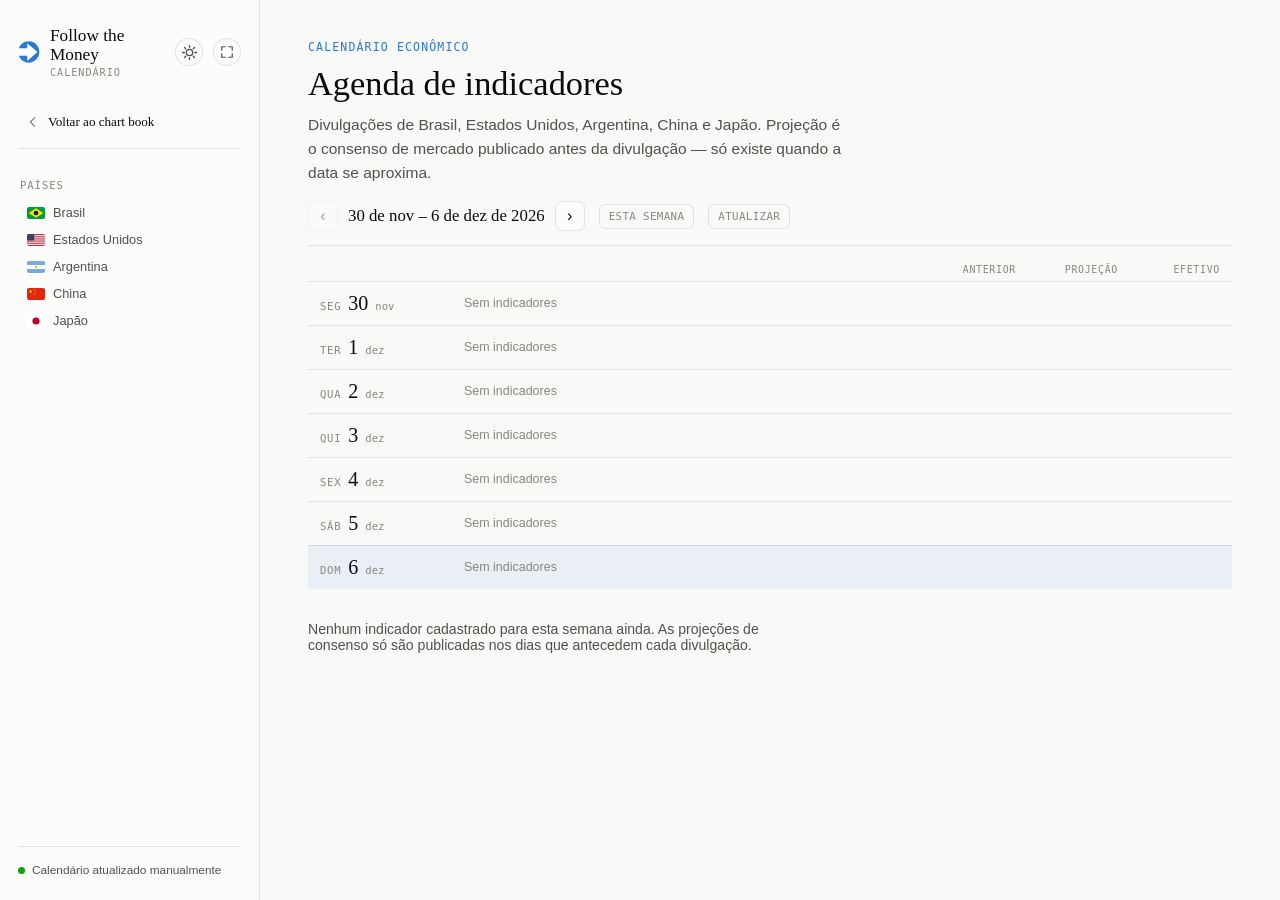
==== commit 2853cda7: "Opção de tela cheia da página inteira + sobe o menu do lightbox Novo botão ao lado do modo escuro (i" ====
--- a/calendario.html
+++ b/calendario.html
@@ -37,6 +37,14 @@
           <path fill="currentColor" d="M13.8 9.5A6 6 0 1 1 6.5 2.2a5 5 0 0 0 7.3 7.3z"></path>
         </svg>
       </button>
+      <button id="page-fullscreen-toggle" class="page-fullscreen-toggle" type="button" aria-pressed="false" aria-label="Ver a página em tela cheia">
+        <svg class="fs-enter-icon" viewBox="0 0 16 16" width="14" height="14" aria-hidden="true">
+          <path d="M2 6V2h4M14 6V2h-4M2 10v4h4M14 10v4h-4" fill="none" stroke="currentColor" stroke-width="1.4" stroke-linecap="round" stroke-linejoin="round"></path>
+        </svg>
+        <svg class="fs-exit-icon" viewBox="0 0 16 16" width="14" height="14" aria-hidden="true">
+          <path d="M1 5h4V1M15 5h-4V1M1 11h4v4M15 11h-4v4" fill="none" stroke="currentColor" stroke-width="1.4" stroke-linecap="round" stroke-linejoin="round"></path>
+        </svg>
+      </button>
     </div>
 
     <div class="nav-utility">
@@ -69,6 +77,7 @@
 </div>
 
 <script src="theme.js"></script>
+<script src="pagefullscreen.js"></script>
 <script src="calendar.js"></script>
 </body>
 </html>
--- a/styles.css
+++ b/styles.css
@@ -98,6 +98,22 @@
   :root:not([data-theme="light"]):not([data-theme="dark"]) .theme-toggle-moon { display: block; }
 }
 
+/* Tela cheia da página inteira (sidebar + conteúdo, via Fullscreen API do
+   navegador) — não confundir com a tela cheia do lightbox de gráfico, que
+   tem seu próprio botão e CSS mais abaixo. */
+.page-fullscreen-toggle {
+  flex: none; width: 28px; height: 28px; border-radius: 50%;
+  display: flex; align-items: center; justify-content: center;
+  border: 1px solid var(--border); background: var(--surface); color: var(--ink-secondary);
+  cursor: pointer; padding: 0;
+}
+.page-fullscreen-toggle:hover { color: var(--ink); border-color: var(--ink-muted); }
+.page-fullscreen-toggle:focus-visible { outline: 2px solid var(--brand); outline-offset: 2px; }
+.page-fullscreen-toggle[hidden] { display: none; }
+.page-fullscreen-toggle .fs-exit-icon { display: none; }
+.page-fullscreen-toggle[aria-pressed="true"] .fs-enter-icon { display: none; }
+.page-fullscreen-toggle[aria-pressed="true"] .fs-exit-icon { display: block; }
+
 .nav { display: flex; flex-direction: column; gap: 6px; }
 .nav-supergroup { display: flex; flex-direction: column; gap: 2px; }
 .nav-supergroup + .nav-supergroup { margin-top: 4px; padding-top: 10px; border-top: 1px solid var(--border); }
@@ -110,6 +126,12 @@
 .nav-supergroup-label .chevron { color: var(--ink-muted); flex: none; transition: transform 0.15s ease; }
 .nav-supergroup[open] > .nav-supergroup-label .chevron { transform: rotate(90deg); }
 .nav-supergroup-label:focus-visible { outline: 2px solid var(--brand); outline-offset: 2px; border-radius: 4px; }
+
+/* Featured assunto (folder name ending in "!"): special editions get a
+   blue treatment in the sidebar instead of blending in with the rest. */
+.nav-supergroup.is-featured { background: var(--accent-wash); border-radius: 8px; padding: 2px 6px; margin: 0 -6px 4px; }
+.nav-supergroup.is-featured > .nav-supergroup-label { color: var(--brand); font-weight: 600; }
+.nav-supergroup.is-featured > .nav-supergroup-label .chevron { color: var(--brand); }
 @media (prefers-reduced-motion: reduce) {
   .nav-supergroup-label .chevron, .nav-group-label .chevron { transition: none; }
 }
@@ -187,6 +209,8 @@
 .group-heading .chevron { color: var(--ink-muted); flex: none; transition: transform 0.15s ease; }
 .chart-group[open] > .group-heading .chevron { transform: rotate(90deg); }
 .group-heading:focus-visible { outline: 2px solid var(--brand); outline-offset: 2px; border-radius: 4px; }
+.chart-group.is-featured .group-heading { border-bottom-color: var(--brand); }
+.chart-group.is-featured .group-heading h2 { color: var(--brand); }
 .chart-group .theme-section:first-of-type { margin-top: 22px; }
 @media (prefers-reduced-motion: reduce) {
   .group-heading .chevron { transition: none; }
@@ -404,6 +428,17 @@
 .lightbox:-webkit-full-screen .lightbox-toolbar-inline { display: none; }
 .lightbox:fullscreen .lightbox-toolbar-menu { display: flex; }
 .lightbox:-webkit-full-screen .lightbox-toolbar-menu { display: flex; }
+
+/* Em tela cheia o título do próprio gráfico (desenhado dentro da imagem, não
+   é HTML nosso) costuma ocupar o canto superior esquerdo — desce o
+   hambúrguer um pouco pra não cobrir o título. Este top:13% é só o valor
+   inicial (evita um pulo visual antes do JS calcular); quem manda de
+   verdade é posicionarToolbarFullscreen() no app.js, que mede a altura real
+   da imagem — necessário porque a proporção do viewport quase nunca é
+   exatamente 16:9 igual aos gráficos, e uma % fixa do viewport cai em
+   pontos diferentes da imagem dependendo do quanto ela fica "letterboxed". */
+.lightbox:fullscreen .lightbox-toolbar { top: 13%; }
+.lightbox:-webkit-full-screen .lightbox-toolbar { top: 13%; }
 
 /* Controles somem sozinhos em tela cheia (ver mostrarChrome no app.js) para
    não tampar o título do gráfico. `pointer-events: none` junto do opacity
